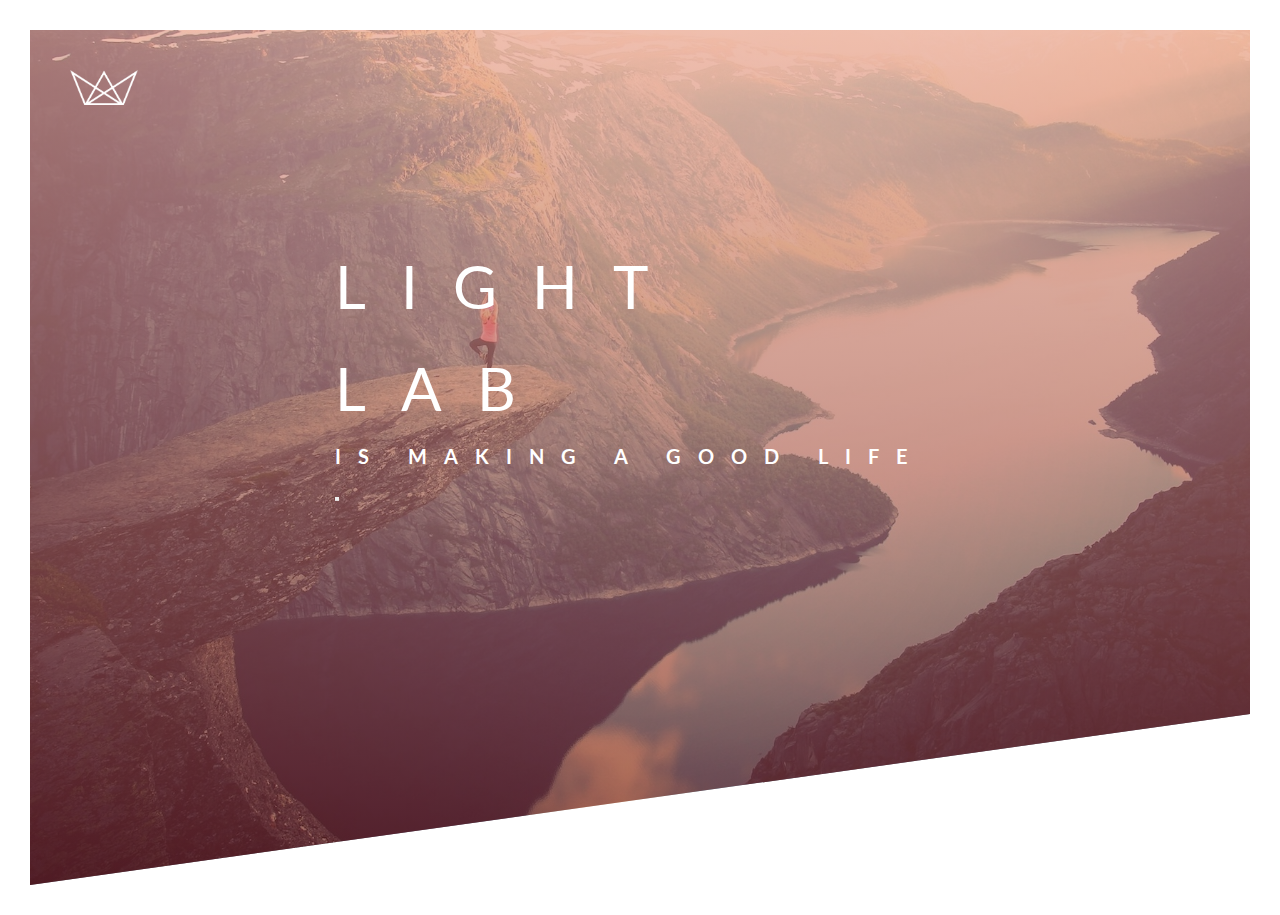
==== index.html @ d0d798a2 "update" ====
<!DOCTYPE html>
<html lang="en">
    <head>
        <meta charset="UTF-8">
        <meta name="viewport" content="width=device-width, initial-scale=1.0">
        
        <link href="https://fonts.googleapis.com/css?family=Lato:100,300,400,700,900" rel="stylesheet">

        <link rel="stylesheet" href="css/icon-font.css">
        <link rel="stylesheet" href="css/style.css">
        <link rel="shortcut icon" type="image/png" href="img/favicon.png">
        
        <title>Natours | Exciting tours for adventurous people</title>
    </head>
    <body>
        <header class="header">
            <div class="logo-box">
                <img src="img/logo-white.png" alt="Logo" class="logo">
            </div>
            <div class="text-box">
                <h1 class="heading-primary">
                    <span class="heading-primary-main">Light Lab</span>
                    <span class="heading-primary-sub">is making a good life</span>
                </h1>
                <button></button>

            </div>
        </header>
        
    </body>
</html>
---- css/style.css ----
/*
COLORS:

Light green: #7ed56f
Medium green: #55c57a
Dark green: #28b485

*/

* {
    margin: 0;
    padding: 0;
    box-sizing: border-box;
}

body{
    font-family: 'Lato', sans-serif;
    font-weight: 400;
    font-size: 16pt;
    line-height: 1.7;
    color: #777;
    padding: 30px;
}

.header{
    height: 95vh;
    background-image: linear-gradient(#e9a18faf, #701e1ea2),url(../img/hero.jpg);
    background-size: cover;
    background-position: top;
    position: relative;

    clip-path: polygon(0 0, 100% 0, 100% 80% , 0 100%)
}

.logo-box{
    position: absolute;
    top: 40px;
    left: 40px;

}
.logo{
    height: 35px;
}

.text-box{
    position: absolute;
    top: 40%;
    left: 50%;
    transform: translate(-50% , -50%)
}
.heading-primary{
    color: #fff;
    text-transform: uppercase;


}
.heading-primary-main{
    display: block;
    font-size: 60px;
    font-weight: 400;
    letter-spacing: 35px;


}

.heading-primary-sub{
    display: block;
    font-size: 20px;
    font-weight: 700;
    letter-spacing: 17px;


}
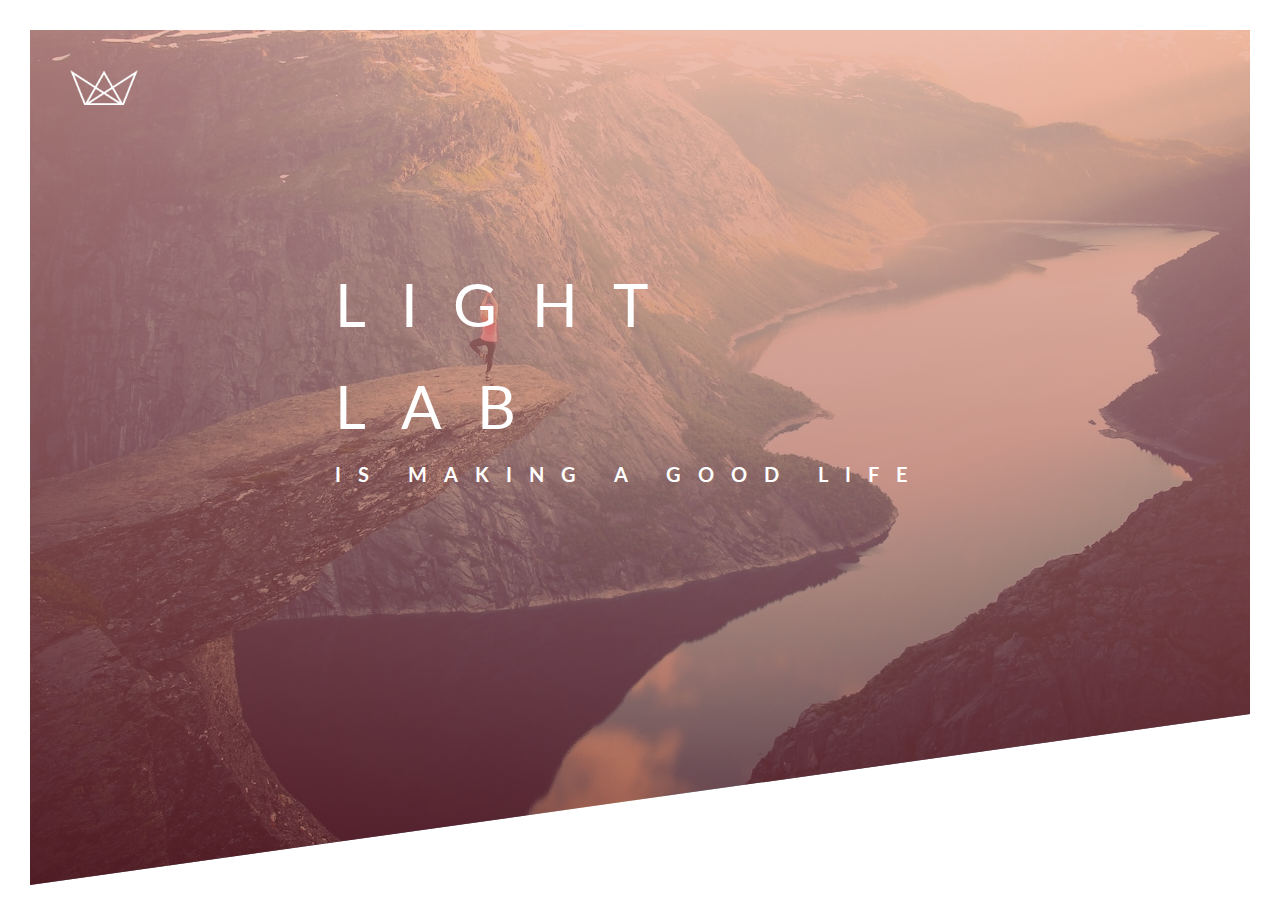
==== commit fa9d61a5: "data back" ====
--- a/index.html
+++ b/index.html
@@ -10,7 +10,7 @@
         <link rel="stylesheet" href="css/style.css">
         <link rel="shortcut icon" type="image/png" href="img/favicon.png">
         
-        <title>Natours | Exciting tours for adventurous people</title>
+        <title>LightLab | Exciting CSS tutorial for you</title>
     </head>
     <body>
         <header class="header">
@@ -22,7 +22,6 @@
                     <span class="heading-primary-main">Light Lab</span>
                     <span class="heading-primary-sub">is making a good life</span>
                 </h1>
-                <button></button>
 
             </div>
         </header>
--- a/css/style.css
+++ b/css/style.css
@@ -70,4 +70,23 @@
     letter-spacing: 17px;
 
 
+}
+
+@keyframes moveInLeft {
+    0%{
+        opacity: 0;
+        transform: translateX(-100px);
+    }
+
+    80%{
+
+
+    }
+
+    100%{
+        opacity: 1;
+        transform: translate(0)
+
+    }
+
 }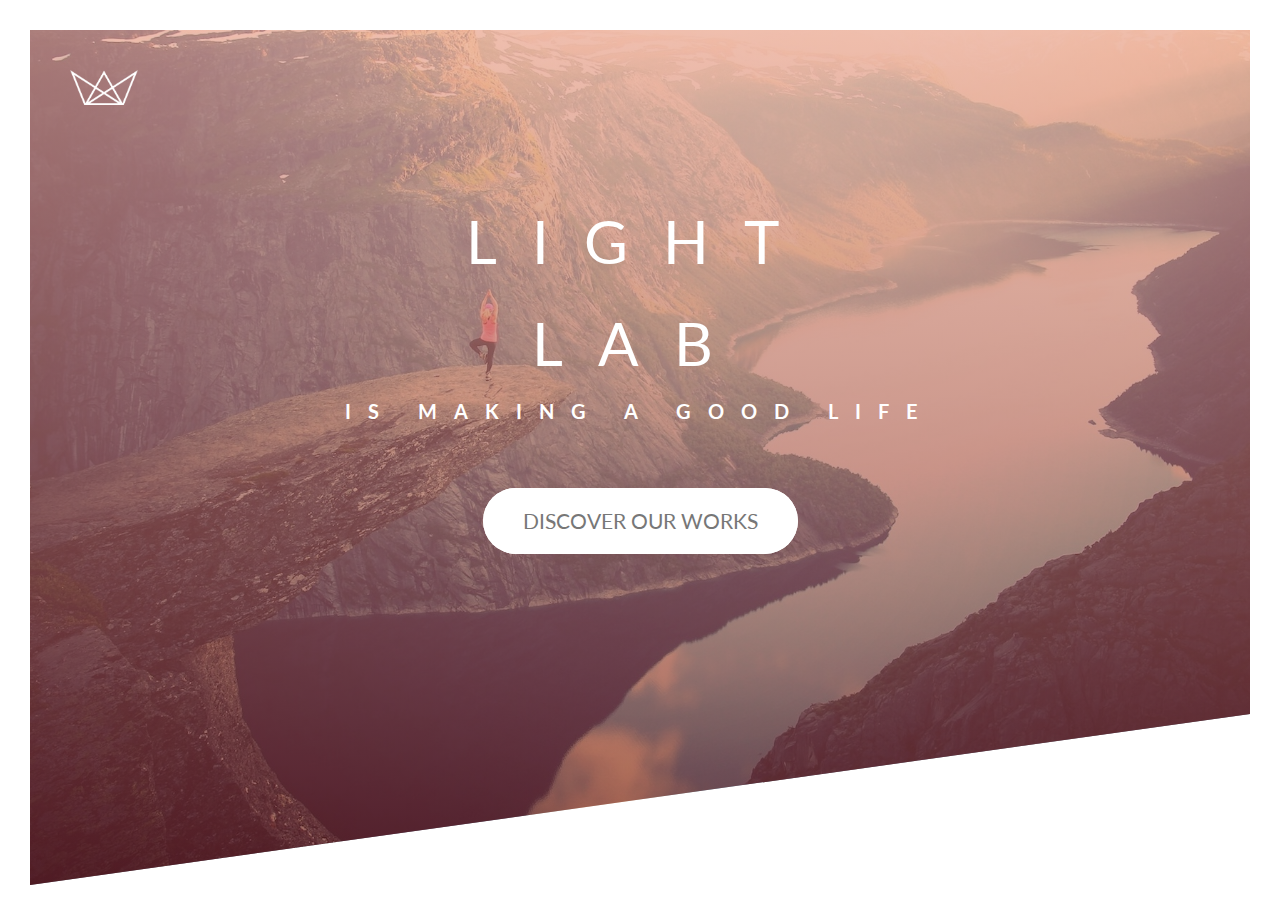
==== commit b3aa9290: "data back" ====
--- a/index.html
+++ b/index.html
@@ -22,7 +22,7 @@
                     <span class="heading-primary-main">Light Lab</span>
                     <span class="heading-primary-sub">is making a good life</span>
                 </h1>
-
+                <a href="#" class="btn btn-white btn-animated">Discover our works</a>
             </div>
         </header>
         
--- a/css/style.css
+++ b/css/style.css
@@ -42,15 +42,19 @@
     height: 35px;
 }
 
+
 .text-box{
     position: absolute;
     top: 40%;
     left: 50%;
-    transform: translate(-50% , -50%)
+    transform: translate(-50% , -50%);
+    text-align: center;
+
 }
 .heading-primary{
     color: #fff;
     text-transform: uppercase;
+    margin-bottom: 60px;
 
 
 }
@@ -59,6 +63,7 @@
     font-size: 60px;
     font-weight: 400;
     letter-spacing: 35px;
+    animation: moveInLeft 1s ease-out;
 
 
 }
@@ -68,7 +73,7 @@
     font-size: 20px;
     font-weight: 700;
     letter-spacing: 17px;
-
+    animation: moveInRight 1s ease-out;
 
 }
 
@@ -80,7 +85,7 @@
 
     80%{
 
-
+        transform: translateX(10px);
     }
 
     100%{
@@ -89,4 +94,89 @@
 
     }
 
+}
+@keyframes moveInRight {
+    0%{
+        opacity: 0;
+        transform: translateX(100px);
+    }
+
+    80%{
+
+        transform: translateX(-10px);
+    }
+
+    100%{
+        opacity: 1;
+        transform: translate(0)
+
+    }
+
+}
+
+.btn:link,
+.btn:visited {
+    text-transform: uppercase;
+    text-decoration: none;
+    padding: 15px 40px;
+    display: inline-block;
+    border-radius: 100px;
+    transition: all 0.2s;
+    position: relative;
+}
+.btn:hover{
+    transform: translateY(-3px);
+    box-shadow: 0 10px 20px rgba(0, 0, 0, .2)
+}
+.btn:active{
+    transform: translateY(-1px);
+    box-shadow: 0 5px 10px rgba(0, 0, 0, .2)
+
+}
+
+.btn-white {
+    background-color: #fff;
+    color: #777;
+}
+
+.btn::after {
+    content: "";
+    display: inline-block;
+    height: 100%;
+    width: 100%;
+    border-radius: 100px;
+    position: absolute;
+    top: 0;
+    left: 0;
+    z-index: -1;
+    transition: all 0.4s;
+
+}
+
+.btn-white::after {
+    background-color: #fff;
+}
+
+.btn:hover::after{
+    transform: scaleX(1.4) scaleY(1.6);
+    opacity: 0;
+}
+
+@keyframes moveInBottom {
+    0%{
+        opacity: 0;
+        transform: translateY(30px);
+    }
+
+    100%{
+        opacity: 1;
+        transform: translate(0)
+
+    }
+
+}
+
+.btn-animated{
+    animation: moveInBottom .5s ease-out .75s;
+    animation-fill-mode: backwards
 }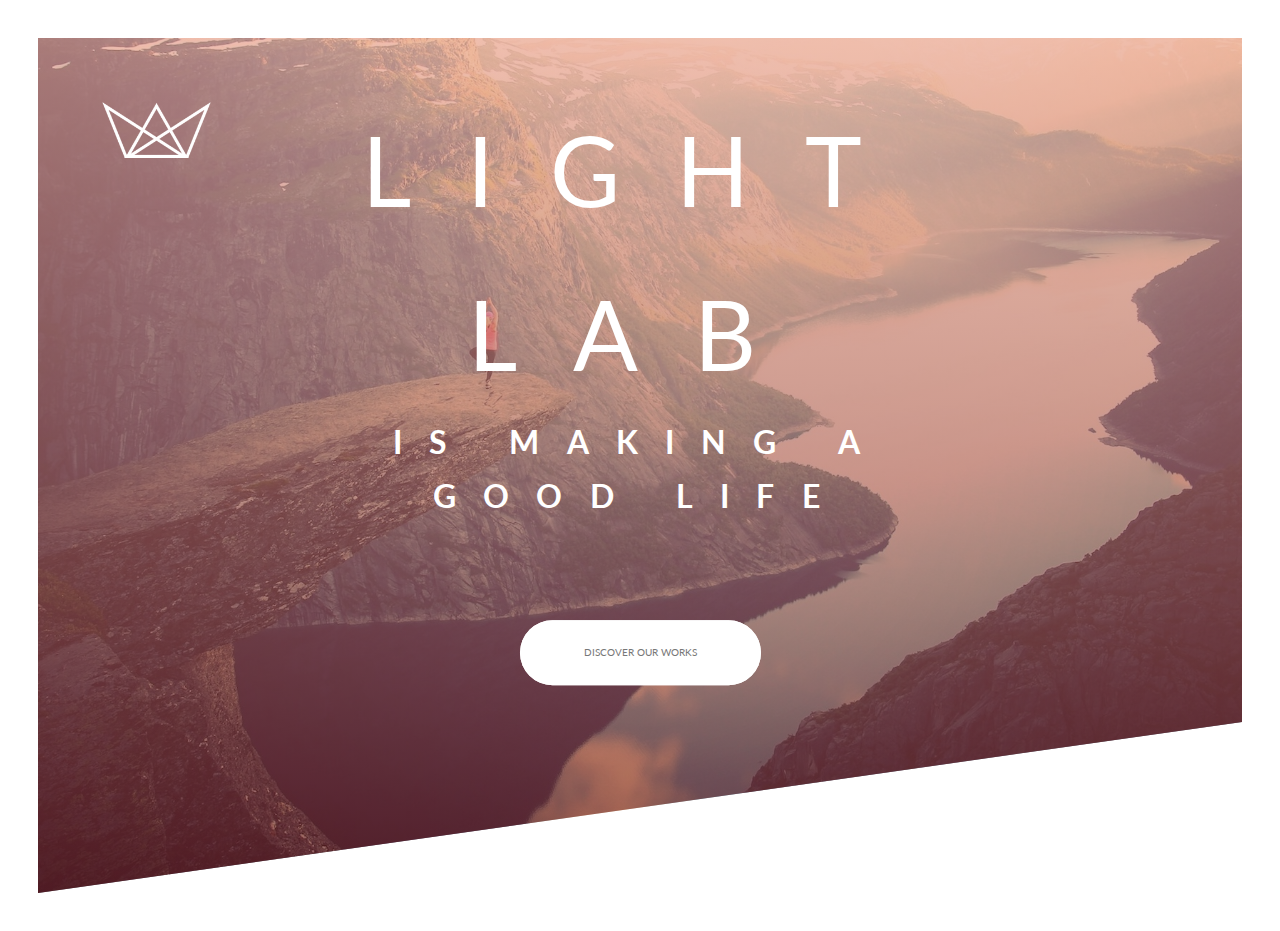
==== commit 51261259: "update" ====
--- a/index.html
+++ b/index.html
@@ -16,13 +16,13 @@
         <header class="header">
             <div class="logo-box">
                 <img src="img/logo-white.png" alt="Logo" class="logo">
-            </div>
+            </div>    
             <div class="text-box">
                 <h1 class="heading-primary">
                     <span class="heading-primary-main">Light Lab</span>
                     <span class="heading-primary-sub">is making a good life</span>
                 </h1>
-                <a href="#" class="btn btn-white btn-animated">Discover our works</a>
+                <a href="#" class="btn btn-white btn-animated">Discover our works</a>   
             </div>
         </header>
         
--- a/css/style.css
+++ b/css/style.css
@@ -7,19 +7,26 @@
 
 */
 
-* {
+* 
+*::after
+*:before{
     margin: 0;
     padding: 0;
-    box-sizing: border-box;
-}
+    box-sizing: inherit;
+    
+}
+
+
 
 body{
     font-family: 'Lato', sans-serif;
     font-weight: 400;
-    font-size: 16pt;
     line-height: 1.7;
     color: #777;
     padding: 30px;
+    font-size: 62.5%;
+    box-sizing: border-box;
+
 }
 
 .header{
@@ -34,12 +41,12 @@
 
 .logo-box{
     position: absolute;
-    top: 40px;
-    left: 40px;
+    top: 4rem;
+    left: 4rem;
 
 }
 .logo{
-    height: 35px;
+    height: 3.5rem;
 }
 
 
@@ -54,15 +61,15 @@
 .heading-primary{
     color: #fff;
     text-transform: uppercase;
-    margin-bottom: 60px;
+    margin-bottom: 6rem;
 
 
 }
 .heading-primary-main{
     display: block;
-    font-size: 60px;
+    font-size: 6rem;
     font-weight: 400;
-    letter-spacing: 35px;
+    letter-spacing: 3.5rem;
     animation: moveInLeft 1s ease-out;
 
 
@@ -70,9 +77,9 @@
 
 .heading-primary-sub{
     display: block;
-    font-size: 20px;
+    font-size: 2rem;
     font-weight: 700;
-    letter-spacing: 17px;
+    letter-spacing: 1.7rem;
     animation: moveInRight 1s ease-out;
 
 }
@@ -80,12 +87,12 @@
 @keyframes moveInLeft {
     0%{
         opacity: 0;
-        transform: translateX(-100px);
+        transform: translateX(-10rem);
     }
 
     80%{
 
-        transform: translateX(10px);
+        transform: translateX(1rem);
     }
 
     100%{
@@ -98,12 +105,12 @@
 @keyframes moveInRight {
     0%{
         opacity: 0;
-        transform: translateX(100px);
+        transform: translateX(10rem);
     }
 
     80%{
 
-        transform: translateX(-10px);
+        transform: translateX(-1rem);
     }
 
     100%{
@@ -118,19 +125,19 @@
 .btn:visited {
     text-transform: uppercase;
     text-decoration: none;
-    padding: 15px 40px;
+    padding: 1.5rem 4rem;
     display: inline-block;
-    border-radius: 100px;
+    border-radius: 10rem;
     transition: all 0.2s;
     position: relative;
 }
 .btn:hover{
-    transform: translateY(-3px);
-    box-shadow: 0 10px 20px rgba(0, 0, 0, .2)
+    transform: translateY(-0.3rem);
+    box-shadow: 0 1rem 2rem rgba(0, 0, 0, .2)
 }
 .btn:active{
-    transform: translateY(-1px);
-    box-shadow: 0 5px 10px rgba(0, 0, 0, .2)
+    transform: translateY(-0.1rem);
+    box-shadow: 0 .5rem 1rem rgba(0, 0, 0, .2)
 
 }
 
@@ -144,7 +151,7 @@
     display: inline-block;
     height: 100%;
     width: 100%;
-    border-radius: 100px;
+    border-radius: 10rem;
     position: absolute;
     top: 0;
     left: 0;
@@ -165,7 +172,7 @@
 @keyframes moveInBottom {
     0%{
         opacity: 0;
-        transform: translateY(30px);
+        transform: translateY(3rem);
     }
 
     100%{
@@ -179,4 +186,15 @@
 .btn-animated{
     animation: moveInBottom .5s ease-out .75s;
     animation-fill-mode: backwards
+}
+
+@media only screen and (max-width: 768px) {
+    * {
+        font-size: 5px;
+        letter-spacing: 0.5rem !important;
+    }
+    html, boby{
+        min-width: 600px;
+        
+    }
 }